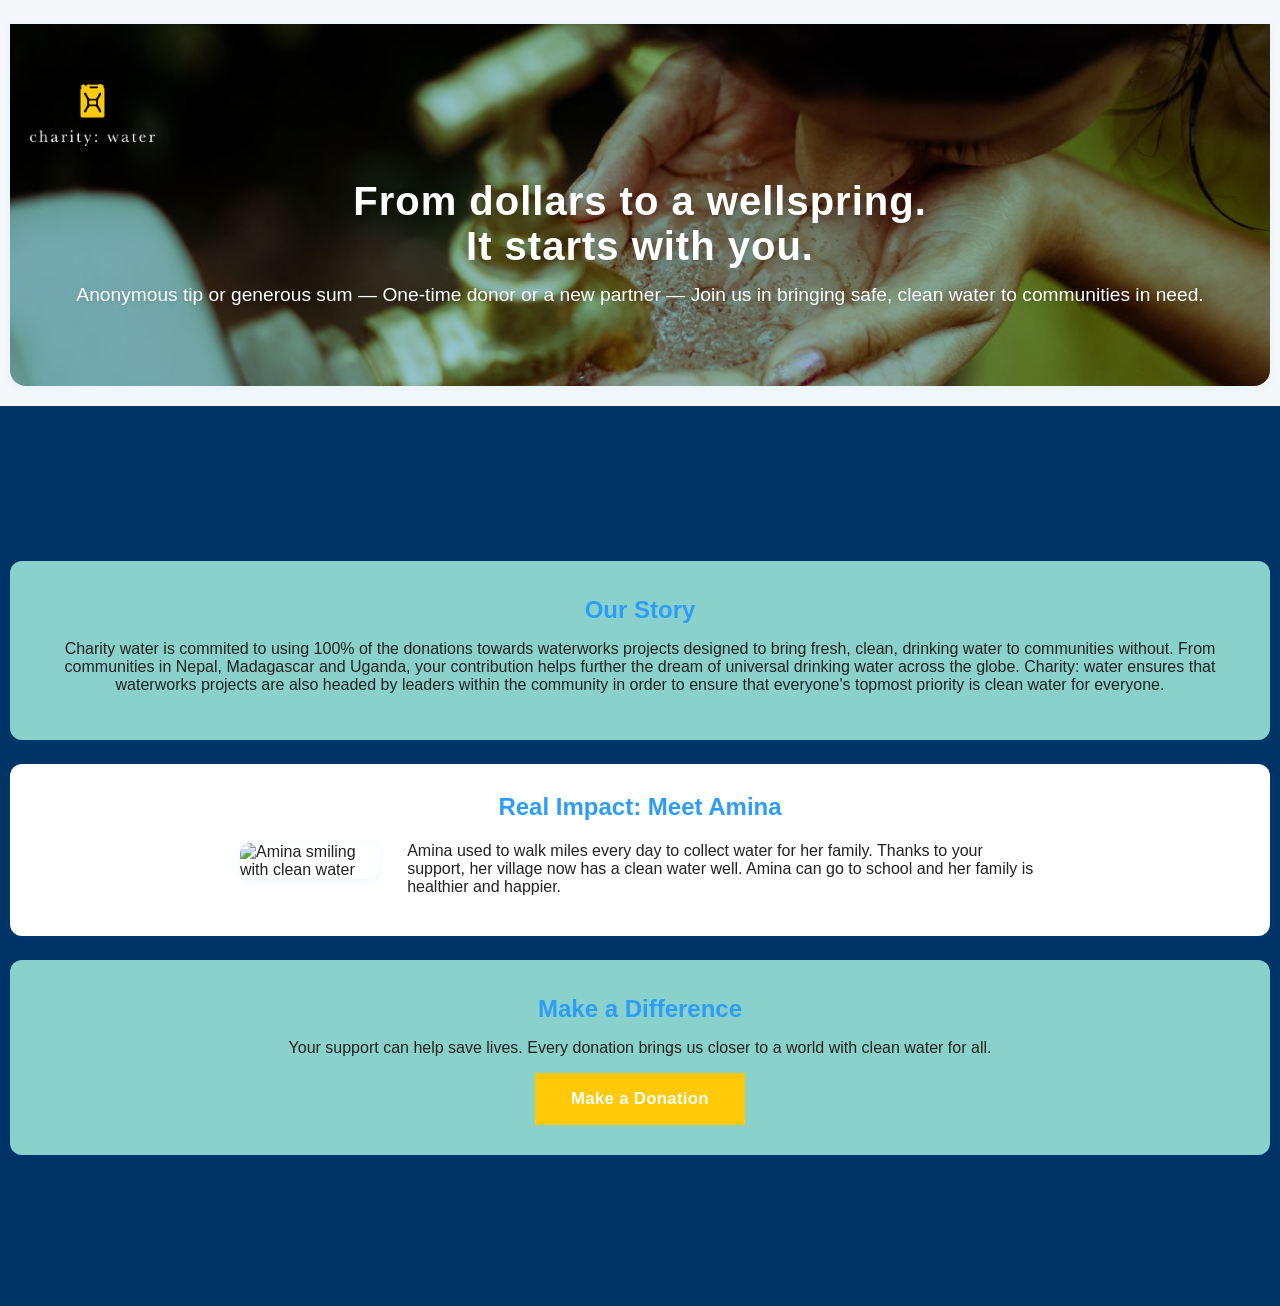
==== index.html @ 88dfd4d5 "This is the cool commit" ====
<!DOCTYPE html>
<html lang="en">
<head>
    <meta charset="UTF-8">
    <meta name="viewport" content="width=device-width, initial-scale=1.0">
    <title>Charity Water Landing Page</title>
    <link rel="stylesheet" href="styles.css">
</head>
<body>
  <!-- Hero Section: This is the main banner at the top of the page -->
  <section class="hero">
      <img 
        src="img/charitywater_logo_vertical_WhiteText.png" 
        alt="charity: water logo" 
        class="brand-logo"
      >

      <!-- Main headline -->
      <h1>From dollars to a wellspring.<br>
        It starts with you.</h1>
      <!-- Subheadline -->
      <p>Anonymous tip or generous sum &mdash; One-time donor or a new partner &mdash; Join us in bringing safe, clean water to communities in need.</p>
  </section>

  <div class="landing-wrapper">
    <main>

    <!-- Story Section: This tells the story of the nonprofit -->
    <section class="story">
        <h2>Our Story</h2>
        <p>Charity water is commited to using 100% of the donations towards waterworks projects designed to bring fresh, clean, drinking water to communities without. From communities in Nepal, Madagascar and Uganda, your contribution helps further the dream of universal drinking water across the globe. Charity: water ensures that waterworks projects are also headed by leaders within the community in order to ensure that everyone's topmost priority is clean water for everyone.</p>
         
    </section>

    <!-- Real-World Impact Story Section -->
    <section class="impact-story">

      <h2>Real Impact: Meet Amina</h2>
        <div class="impact-content">
            <!-- Impact image -->

            <img src="https://images.unsplash.com/photo-1464983953574-0892a716854b?auto=format&fit=crop&w=600&q=80" alt="Amina smiling with clean water" class="impact-image">

            <p>
                Amina used to walk miles every day to collect water for her family. Thanks to your support, her village now has a clean water well. Amina can go to school and her family is healthier and happier.
            </p>
        </div>
    </section>

    <!-- Call-to-Action Section: This encourages visitors to take action -->
    <section class="call-to-action">
        <h2>Make a Difference</h2>
        <p>Your support can help save lives. Every donation brings us closer to a world with clean water for all.</p>
        <a href="https://www.charitywater.org/donate" class="btn-donate">Make a Donation</a>
    </section>

    </main>
  </div>

</body>

</html>
---- styles.css ----
/* charity: water Brand Colors & Fonts

Primary Colors:
- Yellow:     #FFC907
- Blue:       #2E9DF7

Secondary Colors:
- Light Blue: #8BD1CB
- Green:      #4FCB53
- Orange:     #FF902A
- Red:        #F5402C
- Dark Green: #159A48
- Pink:       #F16061

Fonts:
- Proxima Nova
- Avenir

*/

/* 
  Charity: Water Landing Page Styles
  This CSS uses the provided color palette and beginner-friendly styles.
*/

/* Set up the main font and background color for the whole page */
body {
  background-color: #f4f8fb; /* Soft light blue for a fresh look */
  font-family: 'Avenir', 'Proxima Nova', Arial, sans-serif;
  margin: 0;
  padding: 0;
  color: #222;
}

/* Add a slight shadow and rounded corners to each section for depth */
section {
  background: #fff; /* White background for sections */
  border-radius: 12px; /* Rounded corners */
  box-shadow: 0 2px 8px rgba(46, 157, 247, 0.07); /* Soft blue shadow */
  margin: 24px 10px; /* Space between sections */
  padding: 24px 16px;
}

/* Hero Section Styles */
.hero {
  position: relative; /* Needed for overlay */
  /* Set a background image that covers the whole section */
  background-image: url('img/Ambote-CharityWater-09667.jpg');
  background-size: cover;      /* Make the image cover the whole area */
  background-position: center; /* Center the image */
  background-repeat: no-repeat;
  color: #fff;                 /* White text for contrast */
  text-align: center;          /* Center the text */
  padding: 60px 20px;          /* Add space above and below */
  border-radius: 0 0 16px 16px; /* Only round bottom corners */

  /* Add a dark overlay for better text readability */
  /* This uses a simple linear-gradient overlay */
  background-blend-mode: darken;
  background-color: rgba(46, 157, 247, 0.45); /* Blue overlay */
}

/* Make the headline bold and modern */
.hero h1 {
  font-size: 2.5em;
  font-weight: bold;
  letter-spacing: 1px;
  margin-bottom: 15px;
  text-shadow: 0 2px 8px rgba(0,0,0,0.15); /* Soft shadow for readability */
}

/* Style the subheadline */
.hero p {
  font-size: 1.2em;
  margin-top: 0;
  text-shadow: 0 1px 4px rgba(0,0,0,0.12);
}

/* Story Section Styles */
.story {
  background-color: #8BD1CB; /* Secondary Light Blue */
  color: #222;
  text-align: center;
  padding: 30px 20px;
}

/* Add accent color to section headings */
h2 {
  color: #2E9DF7; /* Primary blue */
  margin-top: 5px;
  margin-bottom: 5px;
  font-weight: bold;
  text-align: center;
}

/* Call-to-Action Section Styles */
.call-to-action {
  background-color: #8BD1CB; /* Primary Yellow */
  color: #222;
  text-align: center;
  padding: 30px 20px;
}

/* Style the impact story image */
.impact-image {
  width: 100%;
  max-width: 320px;
  border-radius: 10px;
  margin-bottom: 16px;
  box-shadow: 0 2px 8px rgba(46, 157, 247, 0.10);
}

/* Add some spacing between sections */
section {
  margin-bottom: 20px;
}

/* 
  Media Queries for Responsive Design
  Media queries help make your website look good on different screen sizes,
  like phones (small screens) and computers (large screens).
*/

/* This media query applies styles when the screen is 600px wide or less (like on most phones) */
@media (max-width: 600px) {
  /* Make story and call-to-action sections have less padding */
  .story,
  .call-to-action,
  .donation-section {
    padding: 14px 8px;
  }

  

  /* Make impact story image smaller and stack above the text */
  .impact-story,
  .impact-content {
    display: block; /* Stack items vertically */
    text-align: center;
  }

  .impact-image {
    width: 90%;    /* Make image take up most of the width */
    max-width: 220px;
  }
}

/* This media query applies styles when the screen is wider than 600px (like on tablets and computers) */
@media (min-width: 601px) {
  /* Show image and text side by side in the impact story */
  .impact-content {
    display: flex;           /* Place items in a row */
    align-items: center;     /* Vertically center items */
    justify-content: center; /* Center the whole group */
    gap: 28px;               /* Space between image and text */
    text-align: left;
    max-width: 800px;
    margin: 0 auto;
  }

  .impact-image {
    width: 300px;
  }
}


    /* Outer Wrapper framing the angled blue margins */
.landing-wrapper {
  position: relative;
  width: 100%;
  min-height: 100vh;
  background-color: #003366;
  display: flex;
  align-items: center;
  justify-content: center;
}

.brand-logo {
  width: 125px;
  height: auto;
  display: block;
  filter: drop-shadow(0 2px 8px rgba(0, 0, 0, 0.4));
}

/* Content Area */
.hero-content {
  max-width: 580px;
  margin-top: -20px;
  margin-bottom: auto;
  z-index: 2;
}

.hero-title {
  color: #fff7e1;
  font-size: 40px;
  font-weight: 800;
  line-height: 1.15;
  letter-spacing: -0.5px;
  margin-bottom: 1.25rem;
}

.hero-description {
  color: #fff7e1;
  font-size: 0.95rem;
  font-weight: 400;
  line-height: 1.55;
  max-width: 440px;
  margin-bottom: 2.5rem;
  letter-spacing: 0.1px;
}

/* CTA Button */
.btn-donate {
  display: inline-block;
  background-color: #FFC907; /* charity: water iconic yellow (The robot was fucking wrong and put some randon ass piss yellow.) */ 
  color: #ffffff;
  font-size: 1.05rem;
  font-weight: 700;
  text-decoration: none;
  padding: 16px 36px;
  border-radius: 0; /* Crisp rectangular edges */
  transition: background-color 0.2s ease, transform 0.15s ease;
  letter-spacing: 0.3px;
}

.btn-donate:hover {
  background-color: #159A48;
  transform: translateY(-1px);
}

.btn-donate:active {
  transform: translateY(0);
}
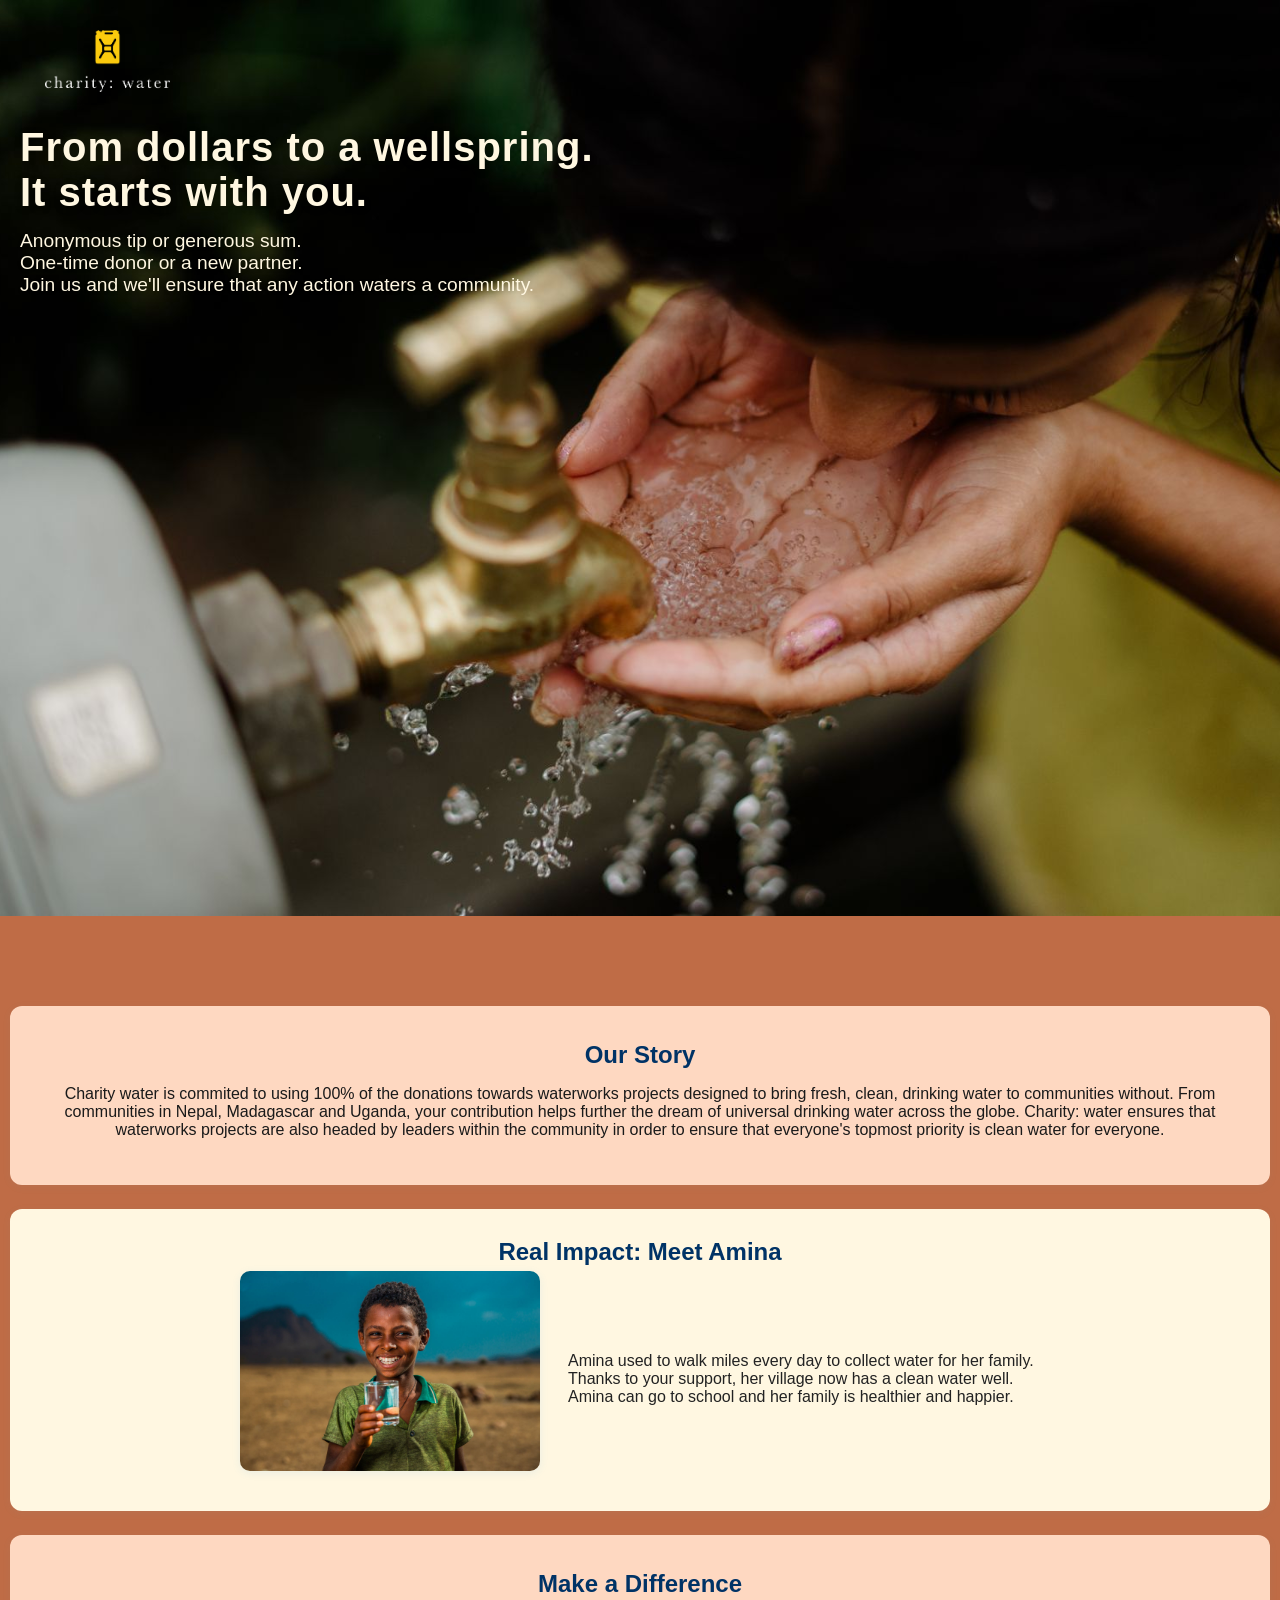
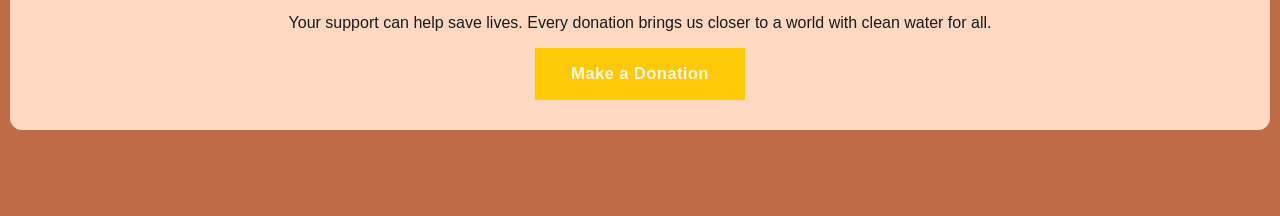
==== commit 94340dd2: "This is the actual commit: Present this version." ====
--- a/index.html
+++ b/index.html
@@ -8,7 +8,7 @@
 </head>
 <body>
   <!-- Hero Section: This is the main banner at the top of the page -->
-  <section class="hero">
+  <section class="hero" style="padding-left: 20px; padding-top: 30px;">
       <img 
         src="img/charitywater_logo_vertical_WhiteText.png" 
         alt="charity: water logo" 
@@ -16,10 +16,12 @@
       >
 
       <!-- Main headline -->
-      <h1>From dollars to a wellspring.<br>
+      <h1 style="text-align: left;">From dollars to a wellspring.<br>
         It starts with you.</h1>
       <!-- Subheadline -->
-      <p>Anonymous tip or generous sum &mdash; One-time donor or a new partner &mdash; Join us in bringing safe, clean water to communities in need.</p>
+      <p style="text-align: left;">Anonymous tip or generous sum.<br>One-time donor or a new partner.<br>
+        Join us and we'll ensure that any action waters a community.
+      </p>
   </section>
 
   <div class="landing-wrapper">
@@ -38,9 +40,7 @@
       <h2>Real Impact: Meet Amina</h2>
         <div class="impact-content">
             <!-- Impact image -->
-
-            <img src="https://images.unsplash.com/photo-1464983953574-0892a716854b?auto=format&fit=crop&w=600&q=80" alt="Amina smiling with clean water" class="impact-image">
-
+            <img src="img/amina-photo.jpg" alt="Amina smiling with clean water" class="impact-image">
             <p>
                 Amina used to walk miles every day to collect water for her family. Thanks to your support, her village now has a clean water well. Amina can go to school and her family is healthier and happier.
             </p>
--- a/styles.css
+++ b/styles.css
@@ -12,6 +12,18 @@
 - Dark Green: #159A48
 - Pink:       #F16061
 
+I have no clue whatever these colors are.
+But here are the colors from the brand usage presentation
+
+Yellow: #FFC907
+Navy:   #003366
+Cyan:   #77A8BB
+White:  #FFF7E1
+Black:  #1A1A1A
+Skin1:  #FED8C1
+Skin2:  #BF6C46
+Grey:   #CBCCD1
+
 Fonts:
 - Proxima Nova
 - Avenir
@@ -25,7 +37,7 @@
 
 /* Set up the main font and background color for the whole page */
 body {
-  background-color: #f4f8fb; /* Soft light blue for a fresh look */
+  background-color: #FFF7E1; 
   font-family: 'Avenir', 'Proxima Nova', Arial, sans-serif;
   margin: 0;
   padding: 0;
@@ -34,9 +46,9 @@
 
 /* Add a slight shadow and rounded corners to each section for depth */
 section {
-  background: #fff; /* White background for sections */
+  background: #FFF7E1; /* White background for sections */
   border-radius: 12px; /* Rounded corners */
-  box-shadow: 0 2px 8px rgba(46, 157, 247, 0.07); /* Soft blue shadow */
+  box-shadow: 0 2px 8px rgba(119, 168, 187, 0.07); /* Soft blue shadow */
   margin: 24px 10px; /* Space between sections */
   padding: 24px 16px;
 }
@@ -49,15 +61,16 @@
   background-size: cover;      /* Make the image cover the whole area */
   background-position: center; /* Center the image */
   background-repeat: no-repeat;
-  color: #fff;                 /* White text for contrast */
+  color: #FFF7E1;                 /* White text for contrast */
   text-align: center;          /* Center the text */
-  padding: 60px 20px;          /* Add space above and below */
-  border-radius: 0 0 16px 16px; /* Only round bottom corners */
+  padding: 600px 60px;          /* Add space above and below */
+  margin: 0px;
+  border-radius: 0 0 0 0; /* Only round bottom corners */
+
 
   /* Add a dark overlay for better text readability */
   /* This uses a simple linear-gradient overlay */
   background-blend-mode: darken;
-  background-color: rgba(46, 157, 247, 0.45); /* Blue overlay */
 }
 
 /* Make the headline bold and modern */
@@ -78,15 +91,15 @@
 
 /* Story Section Styles */
 .story {
-  background-color: #8BD1CB; /* Secondary Light Blue */
-  color: #222;
+  background-color: #FED8C1; /* Secondary Light Blue */
+  color: #1A1A1A;
   text-align: center;
   padding: 30px 20px;
 }
 
 /* Add accent color to section headings */
 h2 {
-  color: #2E9DF7; /* Primary blue */
+  color: #003366; /* Primary blue */
   margin-top: 5px;
   margin-bottom: 5px;
   font-weight: bold;
@@ -95,8 +108,8 @@
 
 /* Call-to-Action Section Styles */
 .call-to-action {
-  background-color: #8BD1CB; /* Primary Yellow */
-  color: #222;
+  background-color: #FED8C1; /* Primary Yellow */
+  color: #1A1A1A;
   text-align: center;
   padding: 30px 20px;
 }
@@ -129,8 +142,6 @@
   .donation-section {
     padding: 14px 8px;
   }
-
-  
 
   /* Make impact story image smaller and stack above the text */
   .impact-story,
@@ -169,7 +180,7 @@
   position: relative;
   width: 100%;
   min-height: 100vh;
-  background-color: #003366;
+  background-color: #BF6C46;
   display: flex;
   align-items: center;
   justify-content: center;
@@ -178,6 +189,7 @@
 .brand-logo {
   width: 125px;
   height: auto;
+  padding-left: 25px;
   display: block;
   filter: drop-shadow(0 2px 8px rgba(0, 0, 0, 0.4));
 }
@@ -190,30 +202,11 @@
   z-index: 2;
 }
 
-.hero-title {
-  color: #fff7e1;
-  font-size: 40px;
-  font-weight: 800;
-  line-height: 1.15;
-  letter-spacing: -0.5px;
-  margin-bottom: 1.25rem;
-}
-
-.hero-description {
-  color: #fff7e1;
-  font-size: 0.95rem;
-  font-weight: 400;
-  line-height: 1.55;
-  max-width: 440px;
-  margin-bottom: 2.5rem;
-  letter-spacing: 0.1px;
-}
-
 /* CTA Button */
 .btn-donate {
   display: inline-block;
   background-color: #FFC907; /* charity: water iconic yellow (The robot was fucking wrong and put some randon ass piss yellow.) */ 
-  color: #ffffff;
+  color: #FFF7E1;
   font-size: 1.05rem;
   font-weight: 700;
   text-decoration: none;
